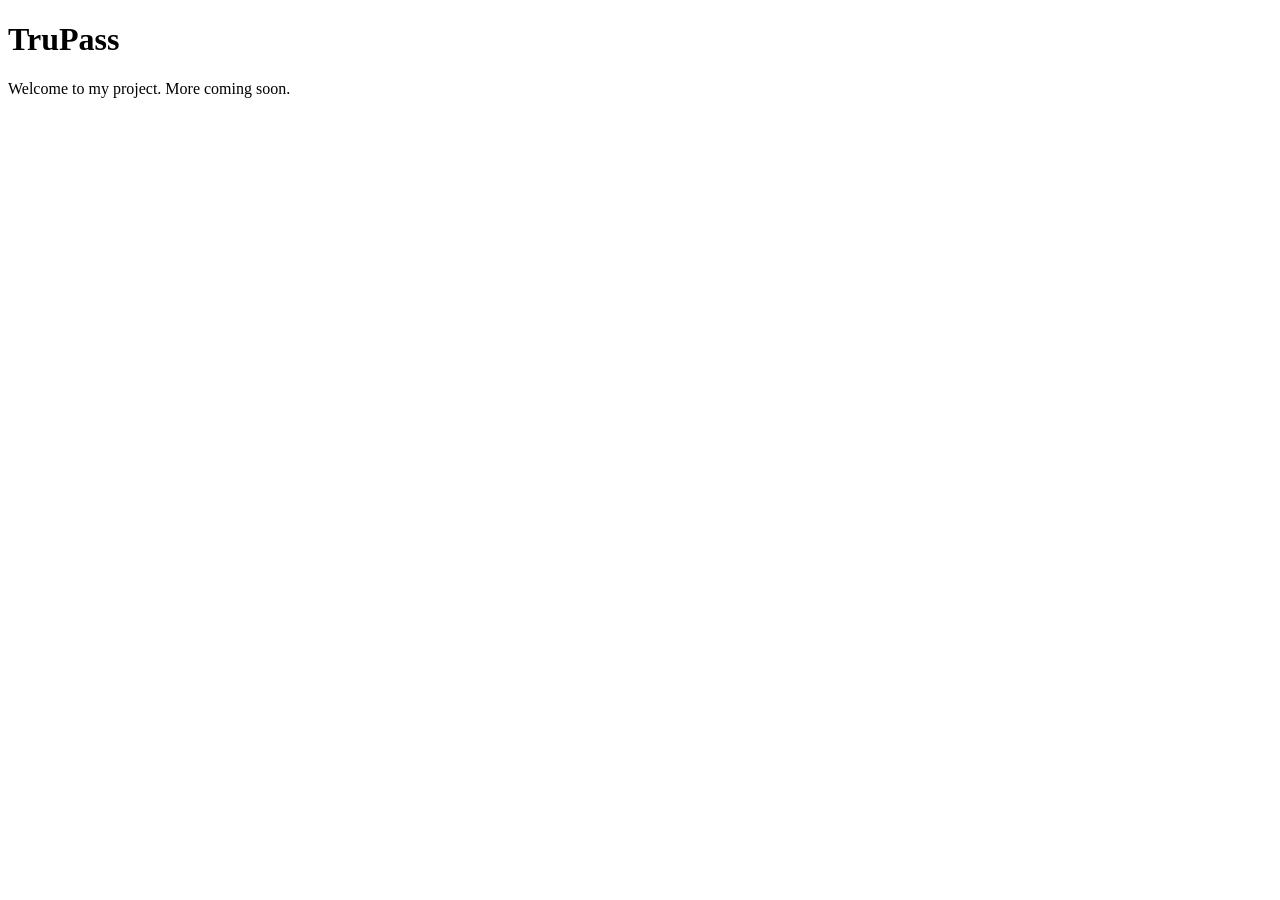
==== index.html @ cc4ff1c5 "Create index.html" ====
<!DOCTYPE html>
<html lang="en">
<head>
  <meta charset="UTF-8">
  <meta name="viewport" content="width=device-width, initial-scale=1">
  <title>TruPass</title>
</head>
<body>
  <h1>TruPass</h1>
  <p>Welcome to my project. More coming soon.</p>
</body>
</html>
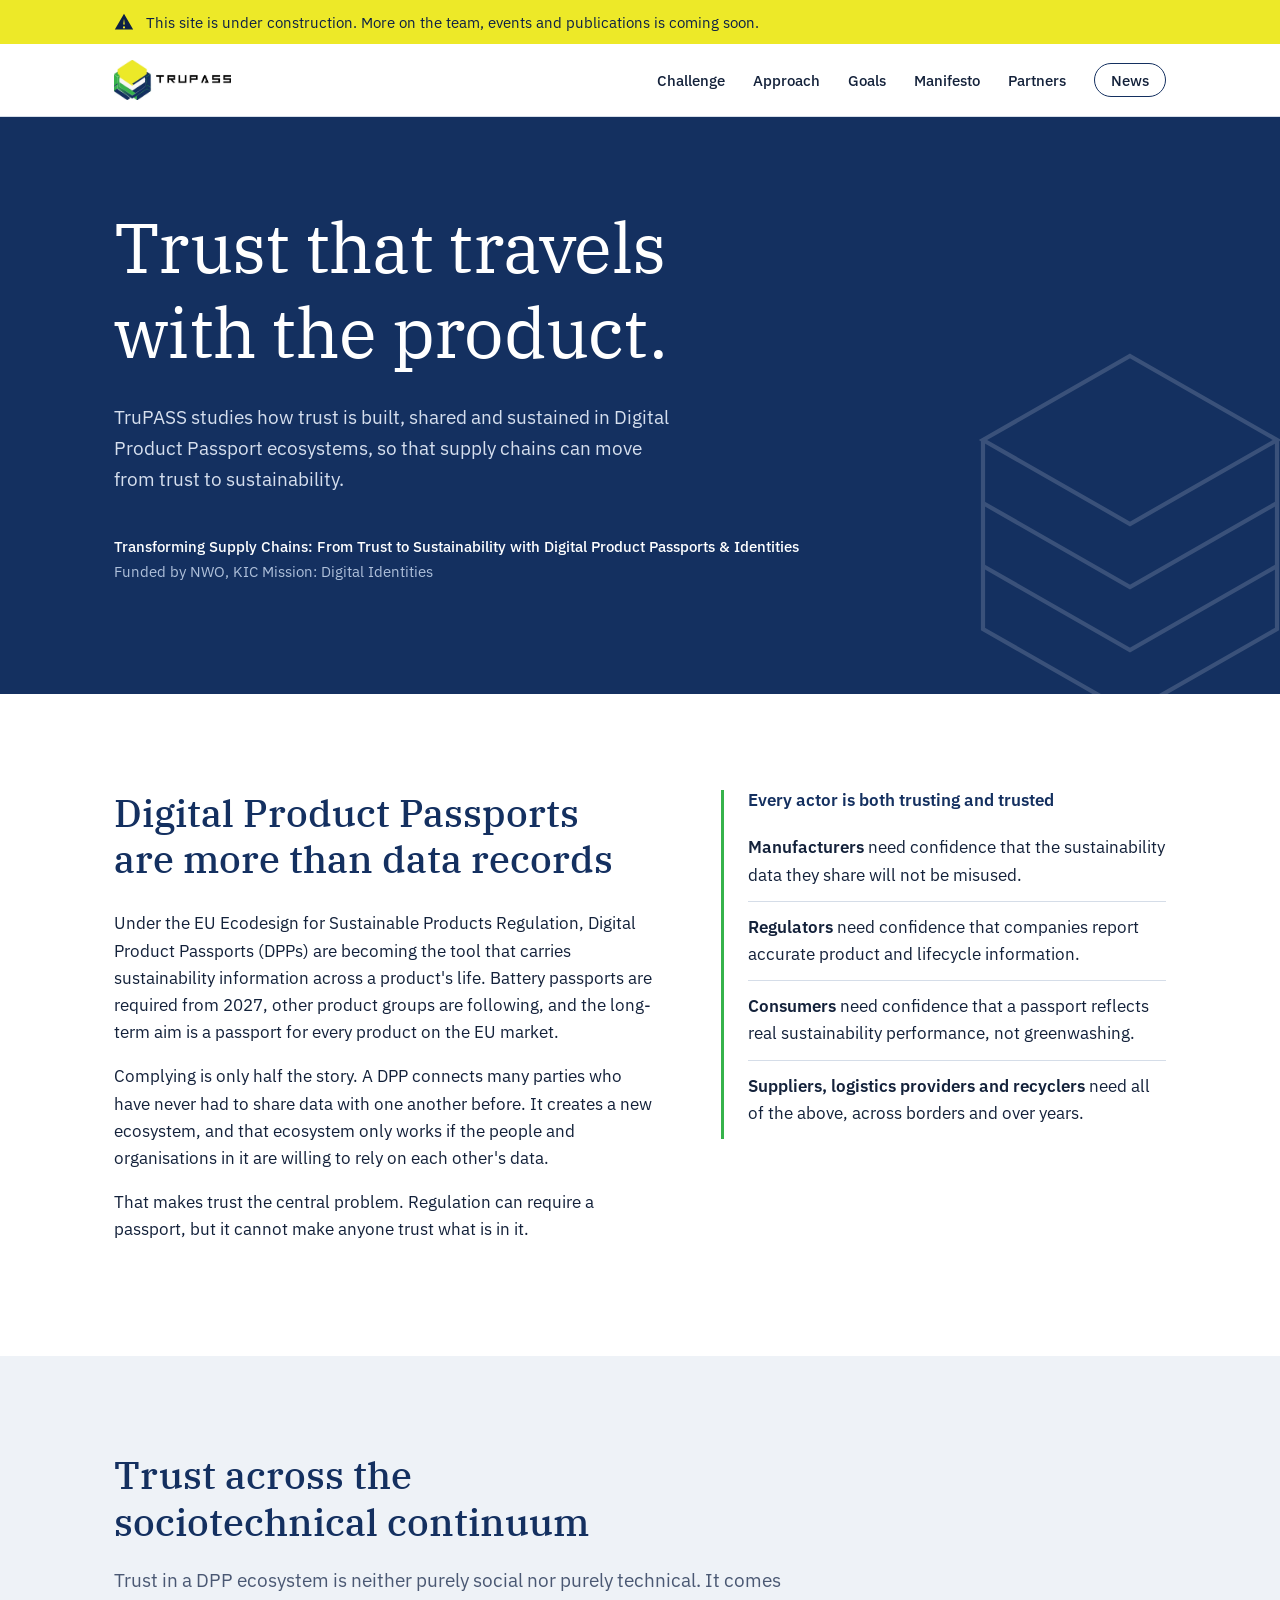
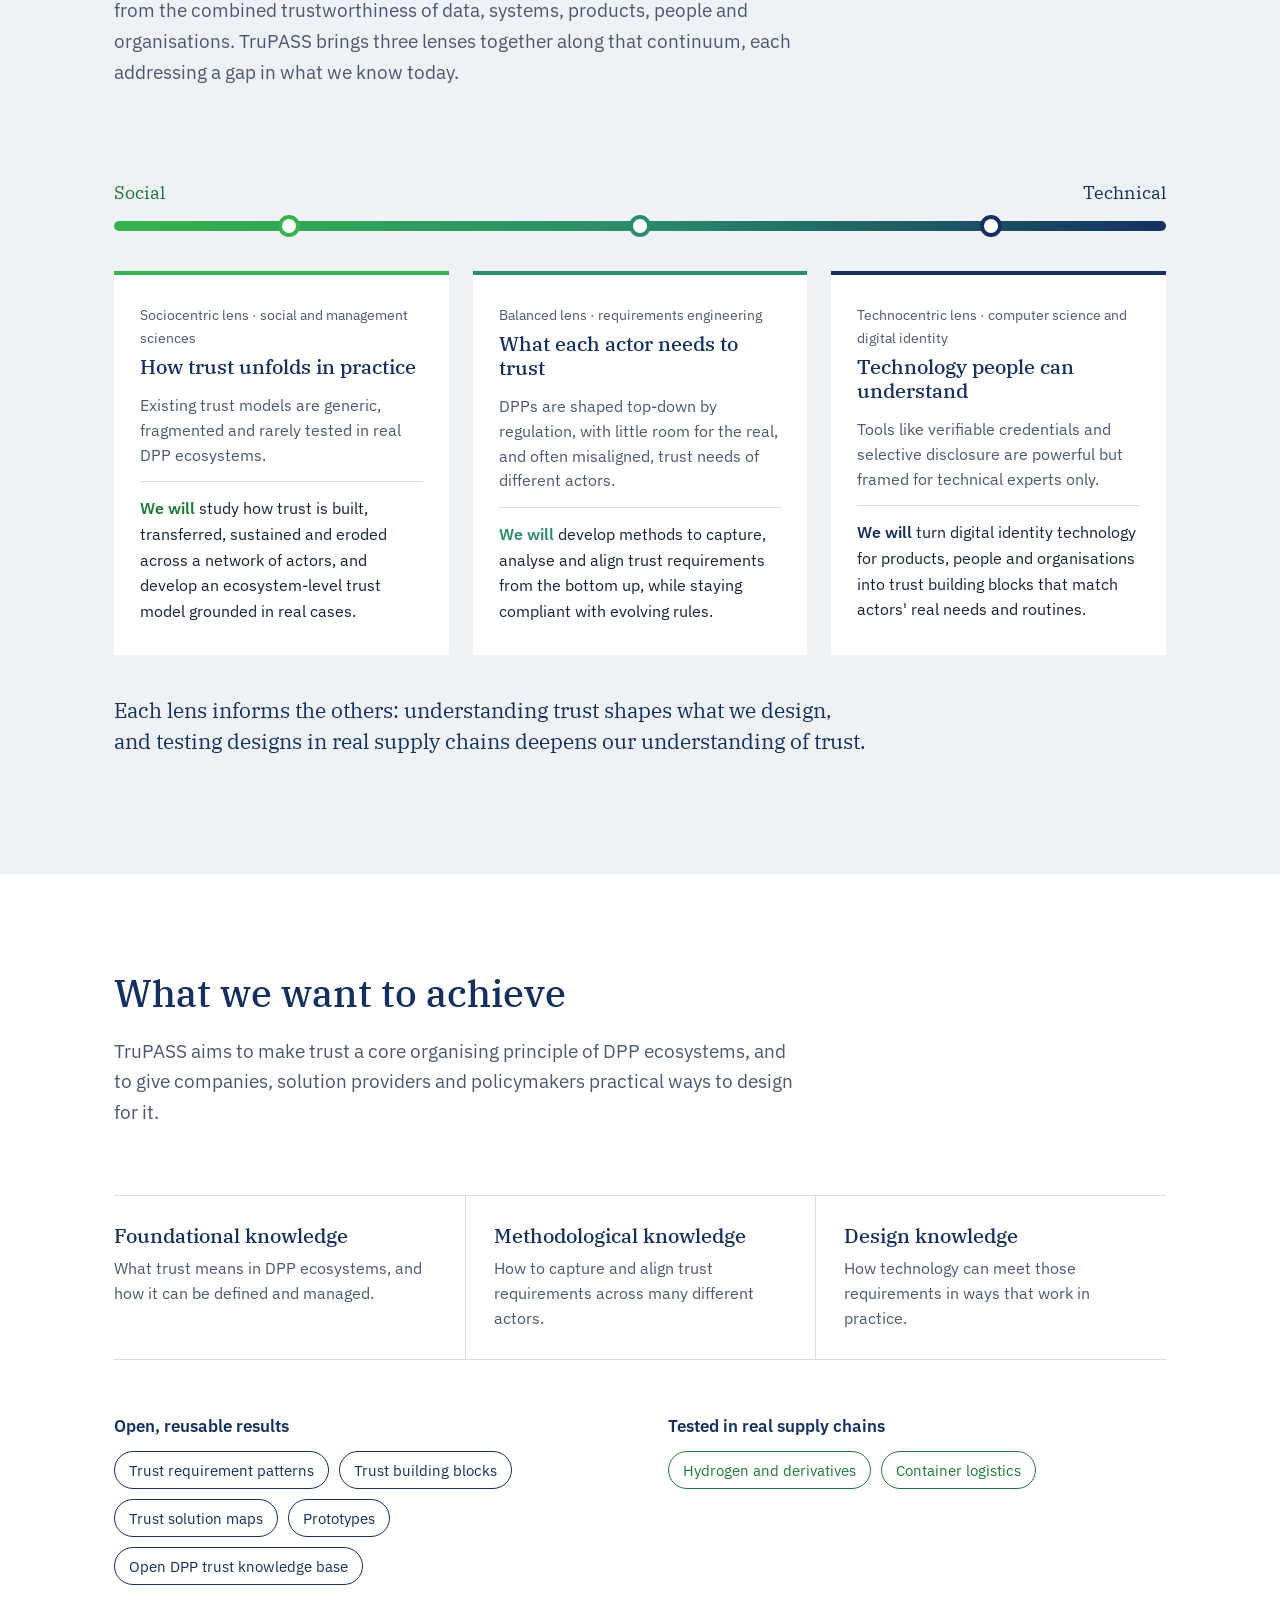
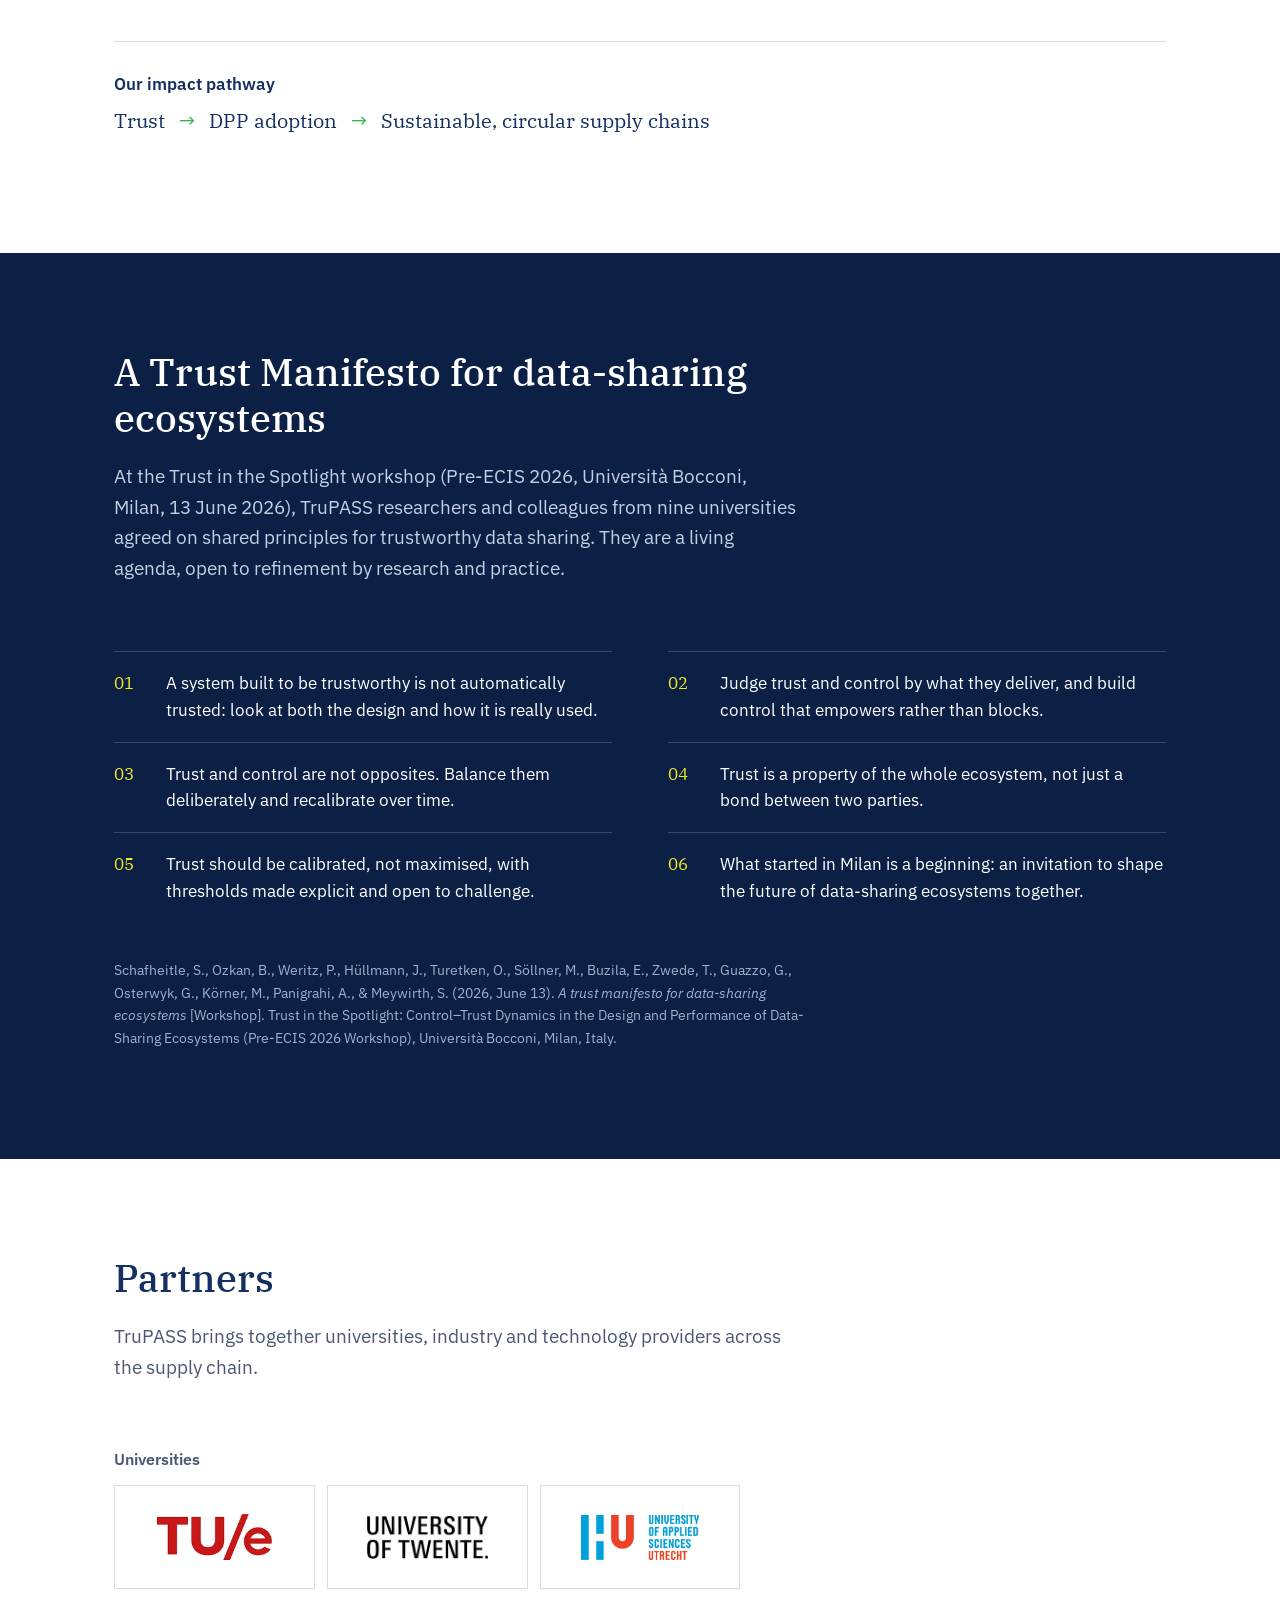
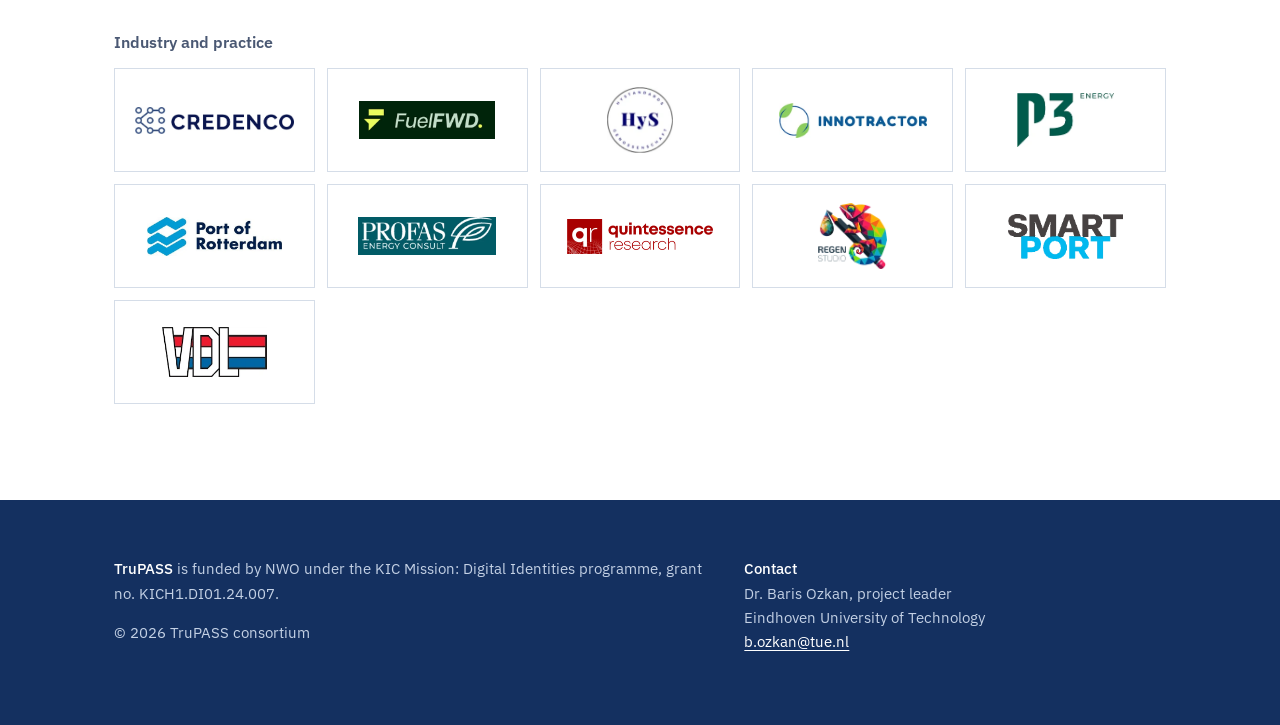
==== commit 0d20cc33: "Add files via upload" ====
--- a/index.html
+++ b/index.html
@@ -1,12 +1,402 @@
 <!DOCTYPE html>
 <html lang="en">
 <head>
-  <meta charset="UTF-8">
-  <meta name="viewport" content="width=device-width, initial-scale=1">
-  <title>TruPass</title>
+<meta charset="UTF-8">
+<meta name="viewport" content="width=device-width, initial-scale=1">
+<title>TruPASS | Trust in Digital Product Passport ecosystems</title>
+<meta name="description" content="TruPASS is an NWO-funded research project on building trust in Digital Product Passport ecosystems, bridging the social and technical sides of trust to support sustainable, circular supply chains.">
+<link rel="icon" type="image/png" href="[data-uri]">
+<link rel="preconnect" href="https://fonts.googleapis.com">
+<link rel="preconnect" href="https://fonts.gstatic.com" crossorigin>
+<link href="https://fonts.googleapis.com/css2?family=IBM+Plex+Sans:ital,wght@0,400;0,500;0,600;1,400&family=IBM+Plex+Serif:wght@400;500;600&display=swap" rel="stylesheet">
+<style>
+  :root {
+    --navy: #143060;
+    --navy-deep: #0C2046;
+    --green: #36B34B;
+    --green-text: #1D7A32;
+    --yellow: #EDE928;
+    --paper: #FFFFFF;
+    --mist: #EEF2F7;
+    --ink: #13213A;
+    --muted: #4A5873;
+    --line: #D5DDE8;
+    --serif: "IBM Plex Serif", Georgia, "Times New Roman", serif;
+    --sans: "IBM Plex Sans", system-ui, -apple-system, "Segoe UI", Roboto, Arial, sans-serif;
+    --wrap: 1100px;
+  }
+  *, *::before, *::after { box-sizing: border-box; }
+  html { scroll-behavior: smooth; }
+  body {
+    margin: 0;
+    background: var(--paper);
+    color: var(--ink);
+    font-family: var(--sans);
+    font-size: 1.0625rem;
+    line-height: 1.6;
+    -webkit-font-smoothing: antialiased;
+  }
+  img { max-width: 100%; display: block; }
+  a { color: var(--navy); text-underline-offset: 3px; }
+  a:focus-visible, button:focus-visible { outline: 3px solid var(--green); outline-offset: 3px; border-radius: 2px; }
+  .wrap { max-width: var(--wrap); margin: 0 auto; padding: 0 24px; }
+  h1, h2, h3 { font-family: var(--serif); font-weight: 500; line-height: 1.2; margin: 0; }
+  h2 { font-size: clamp(1.75rem, 3.2vw, 2.4rem); color: var(--navy); max-width: 22ch; }
+  h3 { font-size: 1.25rem; }
+  p { margin: 0 0 1em; }
+  .lead { font-size: 1.2rem; color: var(--muted); max-width: 62ch; }
+  .prose { max-width: 66ch; }
+
+  /* Under construction notice */
+  .notice {
+    background: var(--yellow);
+    color: var(--navy-deep);
+    font-size: 0.95rem;
+    padding: 10px 0;
+  }
+  .notice .wrap { display: flex; gap: 12px; align-items: center; }
+  .notice svg { flex: none; }
+
+  /* Header */
+  header.site {
+    background: var(--paper);
+    border-bottom: 1px solid var(--line);
+    position: sticky; top: 0; z-index: 10;
+  }
+  header.site .wrap { display: flex; align-items: center; justify-content: space-between; gap: 24px; height: 72px; }
+  .brand img { height: 40px; width: auto; }
+  nav ul { list-style: none; display: flex; gap: 28px; margin: 0; padding: 0; }
+  nav a { text-decoration: none; color: var(--ink); font-size: 0.95rem; font-weight: 500; }
+  nav a:hover { color: var(--green-text); }
+  .news-link { border: 1px solid var(--navy); border-radius: 999px; padding: 6px 16px; }
+  .news-link:hover, .news-link[aria-current="page"] { background: var(--navy); color: #fff !important; }
+  @media (max-width: 820px) { nav li.sec { display: none; } }
+
+  /* News page */
+  .page-head { background: var(--navy); color: #fff; padding: 64px 0 72px; }
+  .page-head h1 { font-size: clamp(2.2rem, 5vw, 3.4rem); font-weight: 400; }
+  .page-head p { margin: 18px 0 0; font-size: 1.15rem; color: #D6DFEE; max-width: 56ch; }
+  .post { max-width: 760px; }
+  .post { padding: 40px 0; border-bottom: 1px solid var(--line); }
+  .post:first-child { padding-top: 0; }
+  .post-meta { display: flex; gap: 14px; align-items: center; font-size: 0.95rem; color: var(--muted); margin-bottom: 10px; }
+  .tag { font-size: 0.85rem; padding: 2px 12px; border-radius: 999px; border: 1px solid currentColor; }
+  .tag.event { color: var(--green-text); }
+  .tag.publication { color: var(--navy); }
+  .tag.announcement { color: #7A5A00; }
+  .post h2 { font-size: 1.6rem; max-width: none; margin-bottom: 12px; }
+  .post p { max-width: 66ch; }
+  .post .more { font-weight: 500; }
+  .empty-note { color: var(--muted); margin-top: 40px; }
+
+  /* Hero */
+  .hero { background: var(--navy); color: #fff; padding: 88px 0 96px; position: relative; overflow: hidden; }
+  .hero h1 { font-size: clamp(2.4rem, 6vw, 4.4rem); font-weight: 400; max-width: 16ch; letter-spacing: -0.01em; }
+  .hero .sub { margin-top: 28px; font-size: 1.2rem; max-width: 52ch; color: #D6DFEE; }
+  .hero .meta { margin-top: 40px; font-size: 0.95rem; color: #AFC0DA; }
+  .hero .meta strong { color: #fff; font-weight: 500; }
+  .hero-layers { position: absolute; right: -60px; bottom: -40px; width: 420px; opacity: 0.16; pointer-events: none; }
+  @media (max-width: 900px) { .hero-layers { display: none; } }
+
+  section { padding: 96px 0; }
+  section.alt { background: var(--mist); }
+  .section-head { display: grid; gap: 20px; margin-bottom: 48px; }
+  .two-col .section-head { margin-bottom: 28px; }
+
+  /* Challenge */
+  .two-col { display: grid; grid-template-columns: 1.1fr 0.9fr; gap: 64px; align-items: start; }
+  @media (max-width: 860px) { .two-col { grid-template-columns: 1fr; gap: 40px; } }
+  .actors { border-left: 3px solid var(--green); padding-left: 24px; }
+  .actors h3 { font-size: 1.05rem; font-family: var(--sans); font-weight: 600; margin-bottom: 12px; color: var(--navy); }
+  .actors ul { margin: 0; padding: 0; list-style: none; }
+  .actors li { padding: 12px 0; border-bottom: 1px solid var(--line); }
+  .actors li:last-child { border-bottom: 0; }
+  .actors b { font-weight: 600; }
+
+  /* Continuum — the signature element */
+  .continuum { margin-top: 8px; }
+  .track-wrap { padding: 24px 0 12px; }
+  .track {
+    position: relative; height: 10px; border-radius: 5px;
+    background: linear-gradient(90deg, var(--green) 0%, #2A8C6A 50%, var(--navy) 100%);
+  }
+  .ends { display: flex; justify-content: space-between; font-family: var(--serif); font-size: 1.1rem; color: var(--navy); margin-bottom: 14px; }
+  .ends span:first-child { color: var(--green-text); }
+  .node {
+    position: absolute; top: 50%; width: 22px; height: 22px; border-radius: 50%;
+    background: #fff; border: 4px solid var(--c); transform: translate(-50%, -50%);
+  }
+  .node.n1 { left: 16.66%; --c: var(--green); }
+  .node.n2 { left: 50%; --c: #2A8C6A; }
+  .node.n3 { left: 83.33%; --c: var(--navy); }
+  .lenses { display: grid; grid-template-columns: repeat(3, 1fr); gap: 24px; margin-top: 28px; }
+  .lens { background: var(--paper); border-top: 4px solid var(--c); padding: 28px 26px 30px; }
+  .lens.l1 { --c: var(--green); }
+  .lens.l2 { --c: #2A8C6A; }
+  .lens.l3 { --c: var(--navy); }
+  .lens .disc { font-size: 0.9rem; color: var(--muted); margin-bottom: 6px; }
+  .lens h3 { color: var(--navy); margin-bottom: 14px; }
+  .lens .gap { font-size: 0.97rem; color: var(--muted); padding-bottom: 14px; margin-bottom: 14px; border-bottom: 1px solid var(--line); }
+  .lens .do { font-size: 1rem; margin: 0; }
+  .lens .do b { font-weight: 600; color: var(--c); }
+  .lens.l1 .do b { color: var(--green-text); }
+  .continuum-note { margin-top: 40px; font-family: var(--serif); font-size: 1.3rem; line-height: 1.5; color: var(--navy); max-width: 58ch; }
+  @media (max-width: 860px) {
+    .track-wrap { display: none; }
+    .lenses { grid-template-columns: 1fr; }
+    .lens { border-top: 0; border-left: 4px solid var(--c); }
+  }
+
+  /* Deliverables */
+  .knowledge { display: grid; grid-template-columns: repeat(3, 1fr); gap: 0; border-top: 1px solid var(--line); border-bottom: 1px solid var(--line); }
+  .knowledge div { padding: 28px 28px 28px 0; }
+  .knowledge div + div { padding-left: 28px; border-left: 1px solid var(--line); }
+  .knowledge h3 { color: var(--navy); margin-bottom: 8px; }
+  .knowledge p { margin: 0; color: var(--muted); font-size: 0.98rem; }
+  @media (max-width: 860px) {
+    .knowledge { grid-template-columns: 1fr; }
+    .knowledge div, .knowledge div + div { padding: 22px 0; border-left: 0; }
+    .knowledge div + div { border-top: 1px solid var(--line); }
+  }
+  .outputs { display: grid; grid-template-columns: 1fr 1fr; gap: 56px; margin-top: 56px; }
+  @media (max-width: 860px) { .outputs { grid-template-columns: 1fr; gap: 40px; } }
+  .outputs h3 { font-family: var(--sans); font-size: 1.05rem; font-weight: 600; color: var(--navy); margin-bottom: 14px; }
+  .tags { display: flex; flex-wrap: wrap; gap: 10px; margin: 0; padding: 0; list-style: none; }
+  .tags li { border: 1px solid var(--navy); color: var(--navy); padding: 6px 14px; border-radius: 999px; font-size: 0.95rem; }
+  .tags.use li { border-color: var(--green-text); color: var(--green-text); }
+  .impact { margin-top: 56px; padding-top: 32px; border-top: 1px solid var(--line); }
+  .impact h3 { font-family: var(--sans); font-size: 1.05rem; font-weight: 600; color: var(--navy); margin-bottom: 8px; }
+  .path { display: flex; align-items: center; gap: 14px; flex-wrap: wrap; margin-top: 10px; font-family: var(--serif); font-size: 1.25rem; color: var(--navy); }
+  .path span.arrow { color: var(--green); font-family: var(--sans); }
+
+  /* Manifesto */
+  .manifesto { background: var(--navy-deep); color: #fff; }
+  .manifesto h2 { color: #fff; max-width: 28ch; }
+  .manifesto .lead { color: #C3D0E4; }
+  .manifesto ol { list-style: none; counter-reset: p; margin: 40px 0 0; padding: 0; display: grid; grid-template-columns: 1fr 1fr; gap: 0 56px; }
+  .manifesto li { counter-increment: p; padding: 18px 0 18px 52px; border-top: 1px solid rgba(255,255,255,0.18); position: relative; font-size: 1.05rem; }
+  .manifesto li::before { content: counter(p, decimal-leading-zero); position: absolute; left: 0; top: 18px; font-family: var(--serif); color: var(--yellow); }
+  @media (max-width: 860px) { .manifesto ol { grid-template-columns: 1fr; } }
+  .cite { margin-top: 36px; font-size: 0.88rem; color: #9FB1CE; max-width: 90ch; }
+
+  /* Partners */
+  .group + .group { margin-top: 44px; }
+  .group h3 { font-family: var(--sans); font-size: 1rem; font-weight: 600; color: var(--muted); margin-bottom: 16px; }
+  .logos { display: grid; grid-template-columns: repeat(auto-fill, minmax(170px, 1fr)); gap: 12px; list-style: none; margin: 0; padding: 0; }
+  .logos li { background: #fff; border: 1px solid var(--line); height: 104px; display: flex; align-items: center; justify-content: center; padding: 18px 20px; }
+  .logos img { max-width: 100%; width: auto; object-fit: contain; }
+
+  /* Footer */
+  footer { background: var(--navy); color: #C3D0E4; padding: 56px 0; font-size: 0.95rem; }
+  footer .wrap { display: grid; grid-template-columns: 1.4fr 1fr; gap: 40px; }
+  footer a { color: #fff; }
+  footer strong { color: #fff; font-weight: 500; }
+  @media (max-width: 760px) { footer .wrap { grid-template-columns: 1fr; } }
+
+  @media (prefers-reduced-motion: reduce) { html { scroll-behavior: auto; } }
+</style>
 </head>
 <body>
-  <h1>TruPass</h1>
-  <p>Welcome to my project. More coming soon.</p>
+
+<div class="notice" role="status">
+  <div class="wrap">
+    <svg width="20" height="20" viewBox="0 0 24 24" aria-hidden="true"><path d="M12 2 1 21h22L12 2Zm0 6 1 7h-2l1-7Zm0 9.2a1.3 1.3 0 1 1 0 2.6 1.3 1.3 0 0 1 0-2.6Z" fill="currentColor"/></svg>
+    <span>This site is under construction. More on the team, events and publications is coming soon.</span>
+  </div>
+</div>
+
+<header class="site">
+  <div class="wrap">
+    <a class="brand" href="#top" aria-label="TruPASS home"><img src="[data-uri]" alt="TruPASS" width="117" height="40"></a>
+    <nav aria-label="Main">
+      <ul>
+        <li class="sec"><a href="#challenge">Challenge</a></li>
+        <li class="sec"><a href="#approach">Approach</a></li>
+        <li class="sec"><a href="#goals">Goals</a></li>
+        <li class="sec"><a href="#manifesto">Manifesto</a></li>
+        <li class="sec"><a href="#partners">Partners</a></li>
+        <li><a class="news-link" href="news.html">News</a></li>
+      </ul>
+    </nav>
+  </div>
+</header>
+
+<main id="top">
+  <div class="hero">
+    <div class="wrap">
+      <h1>Trust that travels with the product.</h1>
+      <p class="sub">TruPASS studies how trust is built, shared and sustained in Digital Product Passport ecosystems, so that supply chains can move from trust to sustainability.</p>
+      <p class="meta"><strong>Transforming Supply Chains: From Trust to Sustainability with Digital Product Passports &amp; Identities</strong><br>Funded by NWO, KIC Mission: Digital Identities</p>
+    </div>
+    <svg class="hero-layers" viewBox="0 0 200 200" aria-hidden="true">
+      <g fill="none" stroke="#fff" stroke-width="2">
+        <path d="M100 20 170 60 100 100 30 60Z"/>
+        <path d="M30 90 100 130 170 90"/>
+        <path d="M30 120 100 160 170 120"/>
+        <path d="M30 60v90l70 40 70-40V60"/>
+      </g>
+    </svg>
+  </div>
+
+  <section id="challenge">
+    <div class="wrap two-col">
+      <div>
+        <div class="section-head">
+          <h2>Digital Product Passports are more than data records</h2>
+        </div>
+        <div class="prose">
+          <p>Under the EU Ecodesign for Sustainable Products Regulation, Digital Product Passports (DPPs) are becoming the tool that carries sustainability information across a product's life. Battery passports are required from 2027, other product groups are following, and the long-term aim is a passport for every product on the EU market.</p>
+          <p>Complying is only half the story. A DPP connects many parties who have never had to share data with one another before. It creates a new ecosystem, and that ecosystem only works if the people and organisations in it are willing to rely on each other's data.</p>
+          <p>That makes trust the central problem. Regulation can require a passport, but it cannot make anyone trust what is in it.</p>
+        </div>
+      </div>
+      <aside class="actors" aria-label="Who needs to trust whom">
+        <h3>Every actor is both trusting and trusted</h3>
+        <ul>
+          <li><b>Manufacturers</b> need confidence that the sustainability data they share will not be misused.</li>
+          <li><b>Regulators</b> need confidence that companies report accurate product and lifecycle information.</li>
+          <li><b>Consumers</b> need confidence that a passport reflects real sustainability performance, not greenwashing.</li>
+          <li><b>Suppliers, logistics providers and recyclers</b> need all of the above, across borders and over years.</li>
+        </ul>
+      </aside>
+    </div>
+  </section>
+
+  <section id="approach" class="alt">
+    <div class="wrap">
+      <div class="section-head">
+        <h2>Trust across the sociotechnical continuum</h2>
+        <p class="lead">Trust in a DPP ecosystem is neither purely social nor purely technical. It comes from the combined trustworthiness of data, systems, products, people and organisations. TruPASS brings three lenses together along that continuum, each addressing a gap in what we know today.</p>
+      </div>
+
+      <div class="continuum">
+        <div class="track-wrap" aria-hidden="true">
+          <div class="ends"><span>Social</span><span>Technical</span></div>
+          <div class="track"><span class="node n1"></span><span class="node n2"></span><span class="node n3"></span></div>
+        </div>
+
+        <div class="lenses">
+          <article class="lens l1">
+            <p class="disc">Sociocentric lens · social and management sciences</p>
+            <h3>How trust unfolds in practice</h3>
+            <p class="gap">Existing trust models are generic, fragmented and rarely tested in real DPP ecosystems.</p>
+            <p class="do"><b>We will</b> study how trust is built, transferred, sustained and eroded across a network of actors, and develop an ecosystem-level trust model grounded in real cases.</p>
+          </article>
+          <article class="lens l2">
+            <p class="disc">Balanced lens · requirements engineering</p>
+            <h3>What each actor needs to trust</h3>
+            <p class="gap">DPPs are shaped top-down by regulation, with little room for the real, and often misaligned, trust needs of different actors.</p>
+            <p class="do"><b>We will</b> develop methods to capture, analyse and align trust requirements from the bottom up, while staying compliant with evolving rules.</p>
+          </article>
+          <article class="lens l3">
+            <p class="disc">Technocentric lens · computer science and digital identity</p>
+            <h3>Technology people can understand</h3>
+            <p class="gap">Tools like verifiable credentials and selective disclosure are powerful but framed for technical experts only.</p>
+            <p class="do"><b>We will</b> turn digital identity technology for products, people and organisations into trust building blocks that match actors' real needs and routines.</p>
+          </article>
+        </div>
+
+        <p class="continuum-note">Each lens informs the others: understanding trust shapes what we design, and testing designs in real supply chains deepens our understanding of trust.</p>
+      </div>
+    </div>
+  </section>
+
+  <section id="goals">
+    <div class="wrap">
+      <div class="section-head">
+        <h2>What we want to achieve</h2>
+        <p class="lead">TruPASS aims to make trust a core organising principle of DPP ecosystems, and to give companies, solution providers and policymakers practical ways to design for it.</p>
+      </div>
+
+      <div class="knowledge">
+        <div>
+          <h3>Foundational knowledge</h3>
+          <p>What trust means in DPP ecosystems, and how it can be defined and managed.</p>
+        </div>
+        <div>
+          <h3>Methodological knowledge</h3>
+          <p>How to capture and align trust requirements across many different actors.</p>
+        </div>
+        <div>
+          <h3>Design knowledge</h3>
+          <p>How technology can meet those requirements in ways that work in practice.</p>
+        </div>
+      </div>
+
+      <div class="outputs">
+        <div>
+          <h3>Open, reusable results</h3>
+          <ul class="tags">
+            <li>Trust requirement patterns</li>
+            <li>Trust building blocks</li>
+            <li>Trust solution maps</li>
+            <li>Prototypes</li>
+            <li>Open DPP trust knowledge base</li>
+          </ul>
+        </div>
+        <div>
+          <h3>Tested in real supply chains</h3>
+          <ul class="tags use">
+            <li>Hydrogen and derivatives</li>
+            <li>Container logistics</li>
+          </ul>
+        </div>
+      </div>
+
+      <div class="impact">
+          <h3>Our impact pathway</h3>
+          <p class="path"><span>Trust</span><span class="arrow" aria-hidden="true">&#8594;</span><span>DPP adoption</span><span class="arrow" aria-hidden="true">&#8594;</span><span>Sustainable, circular supply chains</span></p>
+      </div>
+    </div>
+  </section>
+
+  <section id="manifesto" class="manifesto">
+    <div class="wrap">
+      <div class="section-head">
+        <h2>A Trust Manifesto for data-sharing ecosystems</h2>
+        <p class="lead">At the Trust in the Spotlight workshop (Pre-ECIS 2026, Università Bocconi, Milan, 13 June 2026), TruPASS researchers and colleagues from nine universities agreed on shared principles for trustworthy data sharing. They are a living agenda, open to refinement by research and practice.</p>
+      </div>
+      <ol>
+        <li>A system built to be trustworthy is not automatically trusted: look at both the design and how it is really used.</li>
+        <li>Judge trust and control by what they deliver, and build control that empowers rather than blocks.</li>
+        <li>Trust and control are not opposites. Balance them deliberately and recalibrate over time.</li>
+        <li>Trust is a property of the whole ecosystem, not just a bond between two parties.</li>
+        <li>Trust should be calibrated, not maximised, with thresholds made explicit and open to challenge.</li>
+        <li>What started in Milan is a beginning: an invitation to shape the future of data-sharing ecosystems together.</li>
+      </ol>
+      <p class="cite">Schafheitle, S., Ozkan, B., Weritz, P., Hüllmann, J., Turetken, O., Söllner, M., Buzila, E., Zwede, T., Guazzo, G., Osterwyk, G., Körner, M., Panigrahi, A., &amp; Meywirth, S. (2026, June 13). <i>A trust manifesto for data-sharing ecosystems</i> [Workshop]. Trust in the Spotlight: Control–Trust Dynamics in the Design and Performance of Data-Sharing Ecosystems (Pre-ECIS 2026 Workshop), Università Bocconi, Milan, Italy.</p>
+    </div>
+  </section>
+
+  <section id="partners">
+    <div class="wrap">
+      <div class="section-head">
+        <h2>Partners</h2>
+        <p class="lead">TruPASS brings together universities, industry and technology providers across the supply chain.</p>
+      </div>
+      <div class="group">
+        <h3>Universities</h3>
+        <ul class="logos"><li><img src="[data-uri]" alt="TU Eindhoven" width="187" height="75" style="height:46px"></li><li><img src="[data-uri]" alt="University of Twente" width="254" height="90" style="height:43px"></li><li><img src="[data-uri]" alt="HU University of Applied Sciences Utrecht" width="365" height="140" style="height:45px"></li></ul>
+      </div>
+      <div class="group">
+        <h3>Industry and practice</h3>
+        <ul class="logos"><li><img src="[data-uri]" alt="Credenco" width="810" height="140" style="height:30px"></li><li><img src="[data-uri]" alt="FuelFWD" width="431" height="120" style="height:38px"></li><li><img src="[data-uri]" alt="HyStandards" width="141" height="140" style="height:66px"></li><li><img src="[data-uri]" alt="InnoTractor" width="372" height="88" style="height:35px"></li><li><img src="[data-uri]" alt="P3 Energy" width="213" height="118" style="height:54px"></li><li><img src="[data-uri]" alt="Port of Rotterdam" width="452" height="130" style="height:39px"></li><li><img src="[data-uri]" alt="Profas Energy Consult" width="437" height="120" style="height:38px"></li><li><img src="[data-uri]" alt="Quintessence Research" width="582" height="140" style="height:35px"></li><li><img src="[data-uri]" alt="Regen Studio" width="147" height="140" style="height:66px"></li><li><img src="[data-uri]" alt="SmartPort" width="348" height="137" style="height:45px"></li><li><img src="[data-uri]" alt="VDL Groep" width="191" height="91" style="height:50px"></li></ul>
+      </div>
+    </div>
+  </section>
+</main>
+
+<footer>
+  <div class="wrap">
+    <div>
+      <p><strong>TruPASS</strong> is funded by NWO under the KIC Mission: Digital Identities programme, grant no. KICH1.DI01.24.007.</p>
+      <p>&copy; 2026 TruPASS consortium</p>
+    </div>
+    <div>
+      <p><strong>Contact</strong><br>Dr. Baris Ozkan, project leader<br>Eindhoven University of Technology<br><a href="mailto:b.ozkan@tue.nl">b.ozkan@tue.nl</a></p>
+    </div>
+  </div>
+</footer>
+
 </body>
 </html>
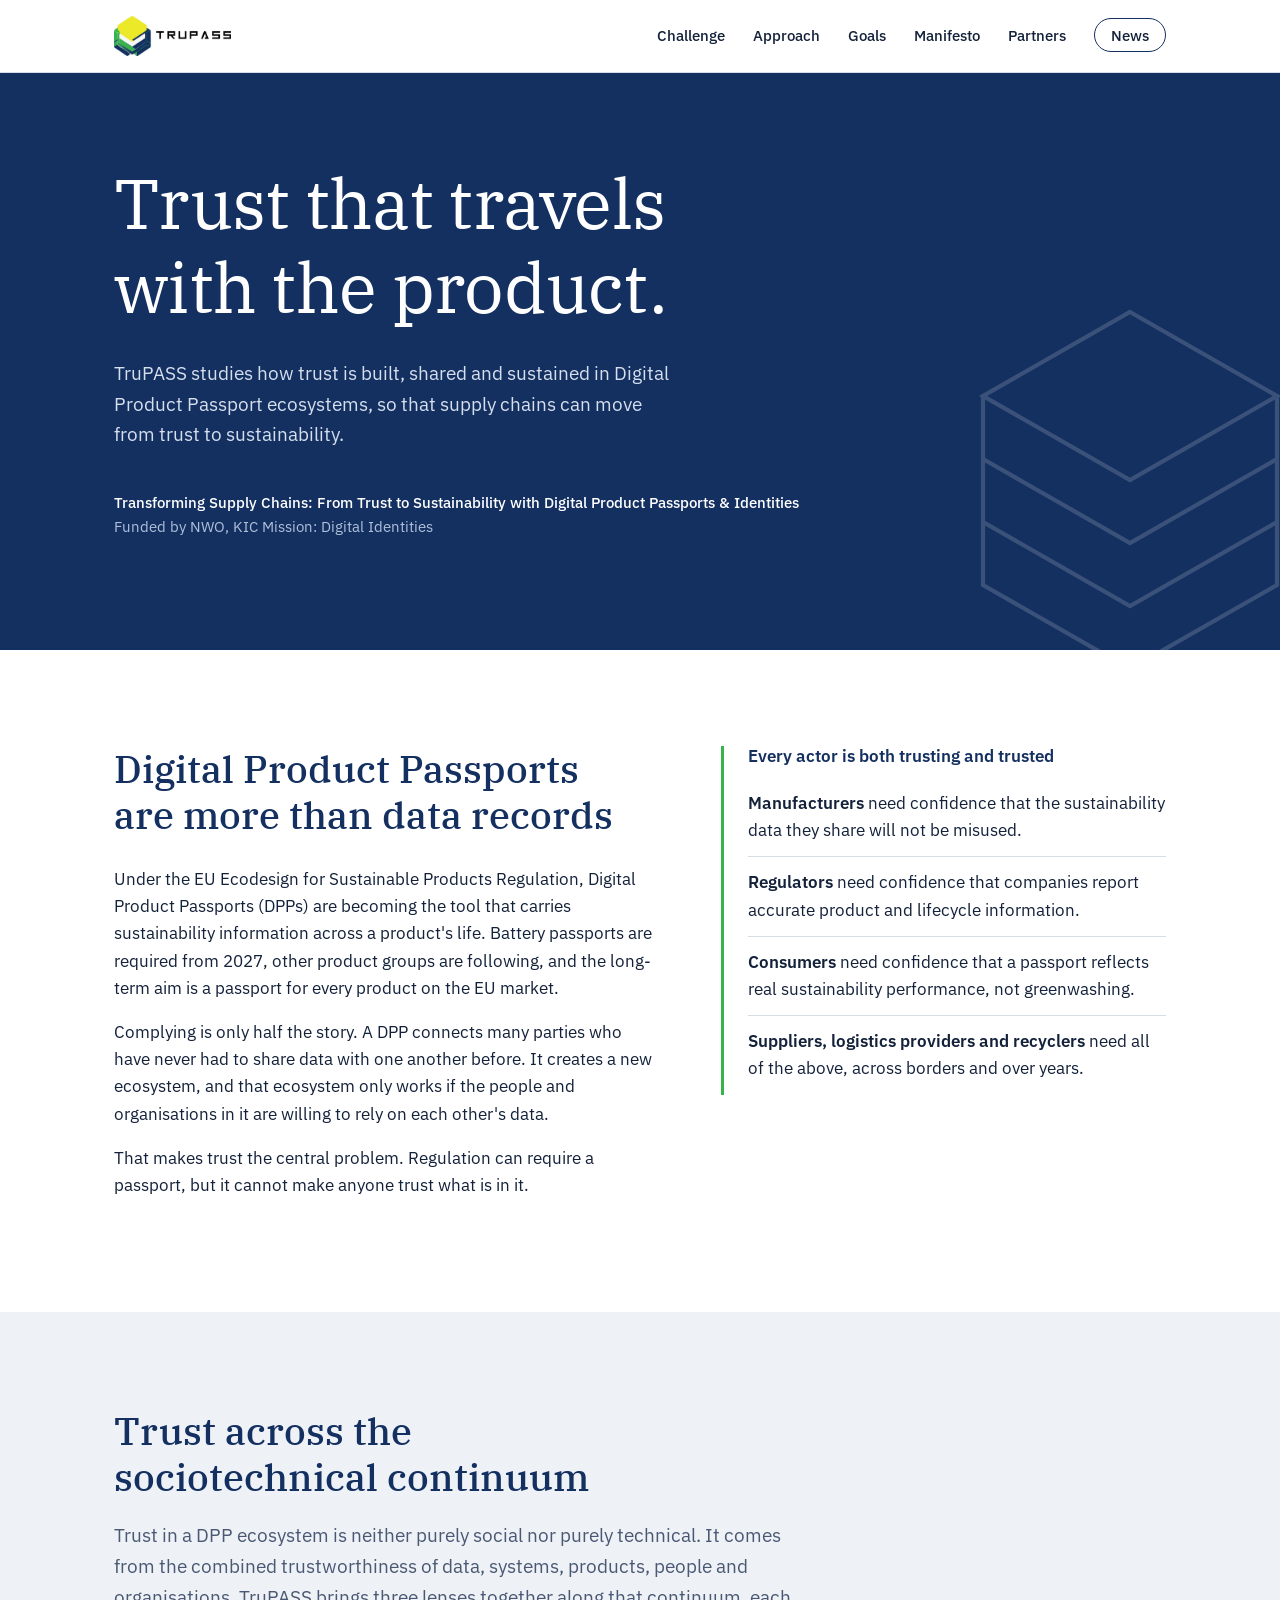
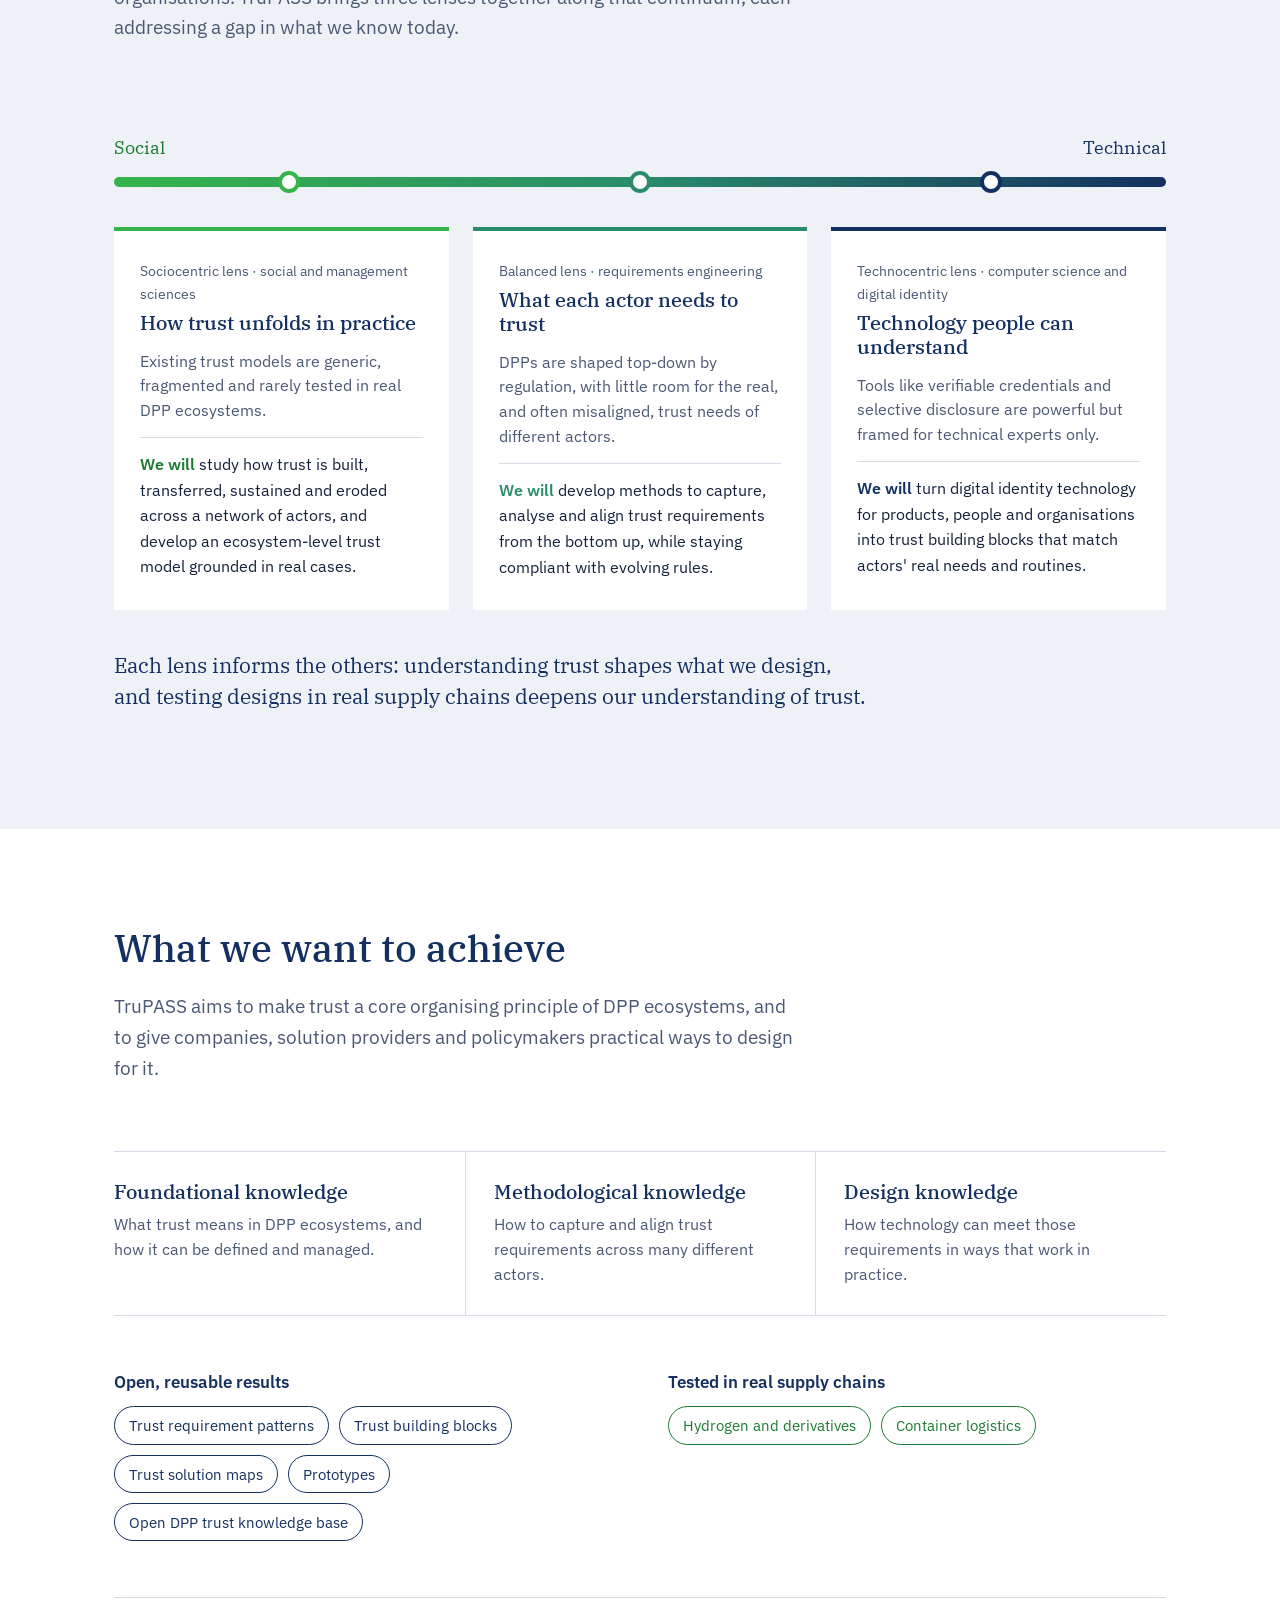
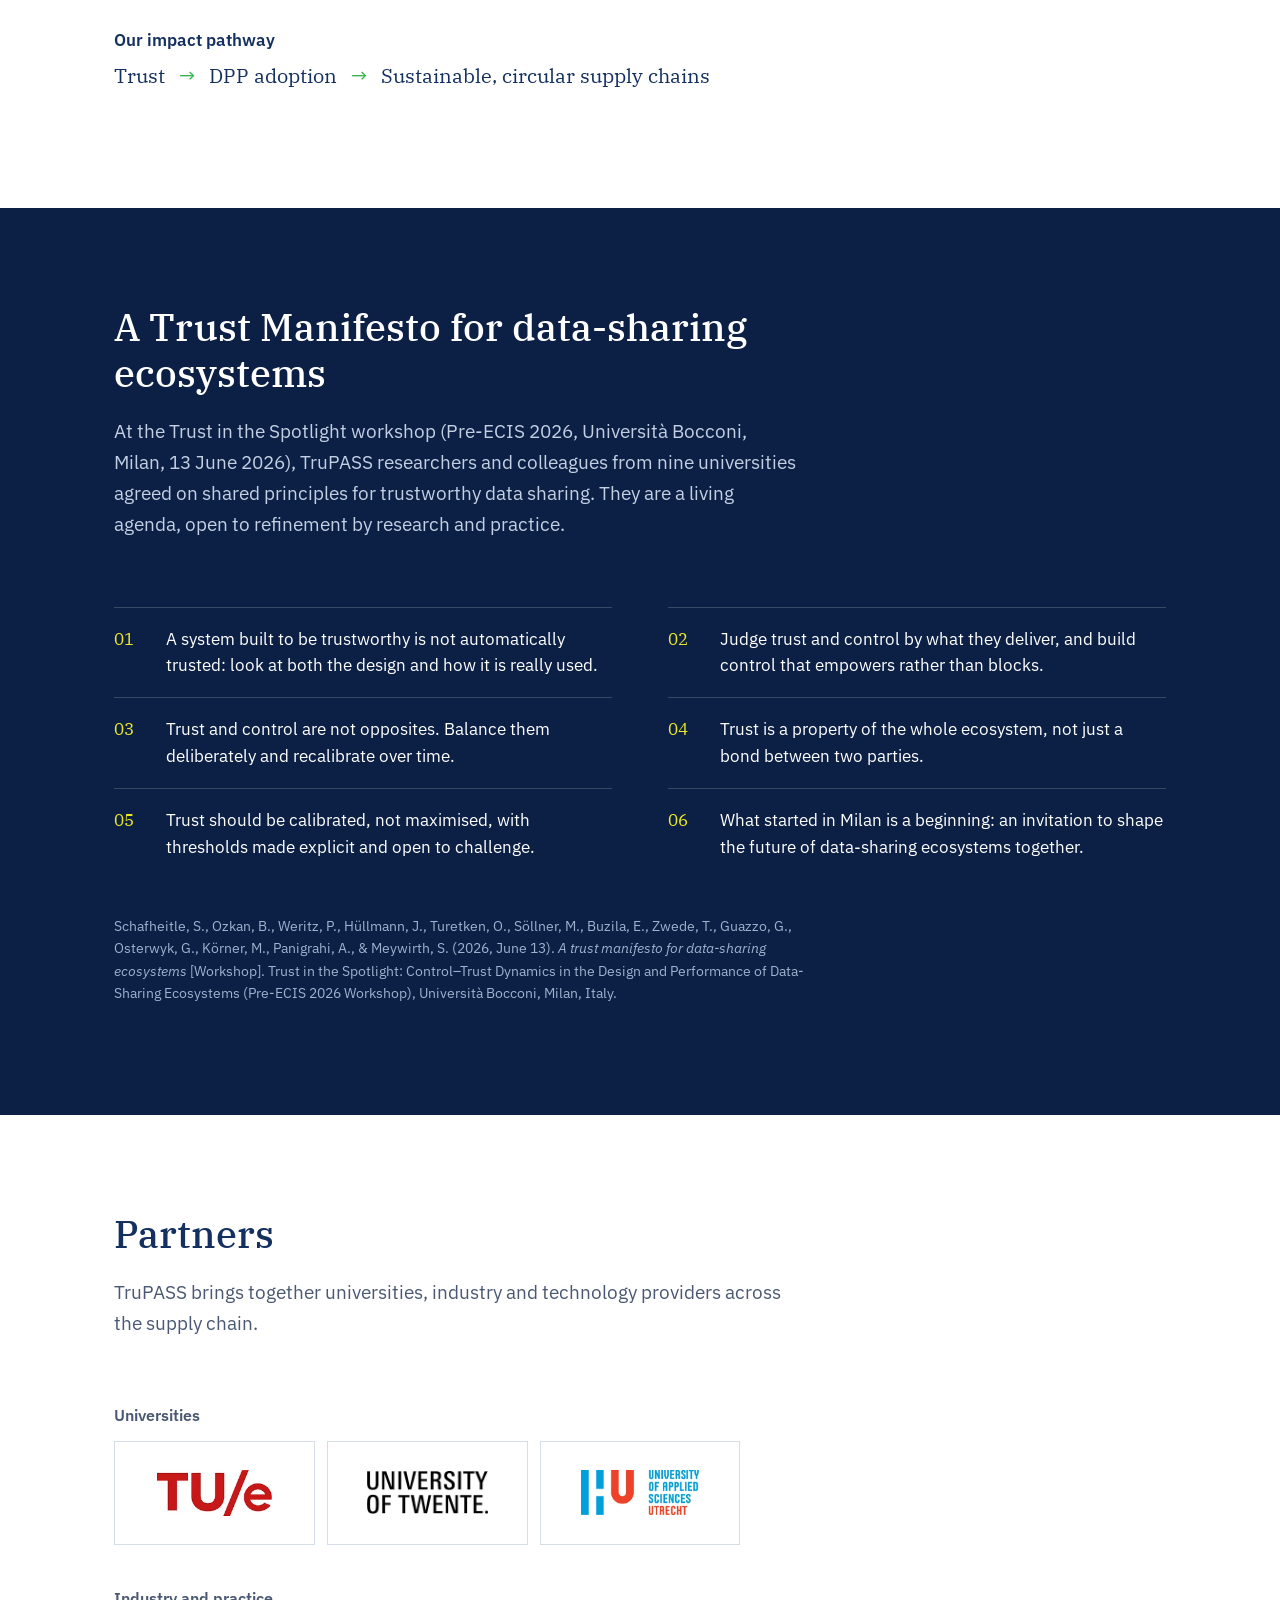
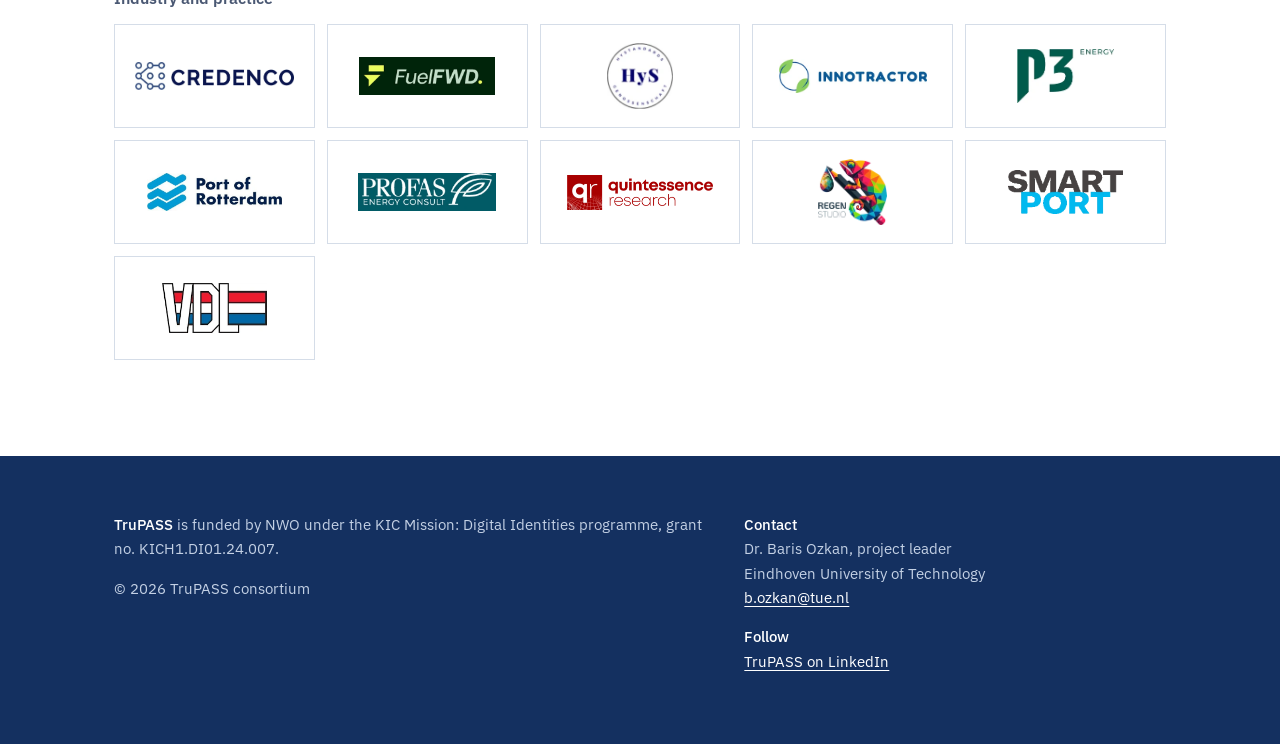
==== commit b42d9c32: "Add files via upload" ====
--- a/index.html
+++ b/index.html
@@ -5,209 +5,17 @@
 <meta name="viewport" content="width=device-width, initial-scale=1">
 <title>TruPASS | Trust in Digital Product Passport ecosystems</title>
 <meta name="description" content="TruPASS is an NWO-funded research project on building trust in Digital Product Passport ecosystems, bridging the social and technical sides of trust to support sustainable, circular supply chains.">
-<link rel="icon" type="image/png" href="[data-uri]">
+<link rel="icon" type="image/png" href="assets/favicon.png">
 <link rel="preconnect" href="https://fonts.googleapis.com">
 <link rel="preconnect" href="https://fonts.gstatic.com" crossorigin>
 <link href="https://fonts.googleapis.com/css2?family=IBM+Plex+Sans:ital,wght@0,400;0,500;0,600;1,400&family=IBM+Plex+Serif:wght@400;500;600&display=swap" rel="stylesheet">
-<style>
-  :root {
-    --navy: #143060;
-    --navy-deep: #0C2046;
-    --green: #36B34B;
-    --green-text: #1D7A32;
-    --yellow: #EDE928;
-    --paper: #FFFFFF;
-    --mist: #EEF2F7;
-    --ink: #13213A;
-    --muted: #4A5873;
-    --line: #D5DDE8;
-    --serif: "IBM Plex Serif", Georgia, "Times New Roman", serif;
-    --sans: "IBM Plex Sans", system-ui, -apple-system, "Segoe UI", Roboto, Arial, sans-serif;
-    --wrap: 1100px;
-  }
-  *, *::before, *::after { box-sizing: border-box; }
-  html { scroll-behavior: smooth; }
-  body {
-    margin: 0;
-    background: var(--paper);
-    color: var(--ink);
-    font-family: var(--sans);
-    font-size: 1.0625rem;
-    line-height: 1.6;
-    -webkit-font-smoothing: antialiased;
-  }
-  img { max-width: 100%; display: block; }
-  a { color: var(--navy); text-underline-offset: 3px; }
-  a:focus-visible, button:focus-visible { outline: 3px solid var(--green); outline-offset: 3px; border-radius: 2px; }
-  .wrap { max-width: var(--wrap); margin: 0 auto; padding: 0 24px; }
-  h1, h2, h3 { font-family: var(--serif); font-weight: 500; line-height: 1.2; margin: 0; }
-  h2 { font-size: clamp(1.75rem, 3.2vw, 2.4rem); color: var(--navy); max-width: 22ch; }
-  h3 { font-size: 1.25rem; }
-  p { margin: 0 0 1em; }
-  .lead { font-size: 1.2rem; color: var(--muted); max-width: 62ch; }
-  .prose { max-width: 66ch; }
-
-  /* Under construction notice */
-  .notice {
-    background: var(--yellow);
-    color: var(--navy-deep);
-    font-size: 0.95rem;
-    padding: 10px 0;
-  }
-  .notice .wrap { display: flex; gap: 12px; align-items: center; }
-  .notice svg { flex: none; }
-
-  /* Header */
-  header.site {
-    background: var(--paper);
-    border-bottom: 1px solid var(--line);
-    position: sticky; top: 0; z-index: 10;
-  }
-  header.site .wrap { display: flex; align-items: center; justify-content: space-between; gap: 24px; height: 72px; }
-  .brand img { height: 40px; width: auto; }
-  nav ul { list-style: none; display: flex; gap: 28px; margin: 0; padding: 0; }
-  nav a { text-decoration: none; color: var(--ink); font-size: 0.95rem; font-weight: 500; }
-  nav a:hover { color: var(--green-text); }
-  .news-link { border: 1px solid var(--navy); border-radius: 999px; padding: 6px 16px; }
-  .news-link:hover, .news-link[aria-current="page"] { background: var(--navy); color: #fff !important; }
-  @media (max-width: 820px) { nav li.sec { display: none; } }
-
-  /* News page */
-  .page-head { background: var(--navy); color: #fff; padding: 64px 0 72px; }
-  .page-head h1 { font-size: clamp(2.2rem, 5vw, 3.4rem); font-weight: 400; }
-  .page-head p { margin: 18px 0 0; font-size: 1.15rem; color: #D6DFEE; max-width: 56ch; }
-  .post { max-width: 760px; }
-  .post { padding: 40px 0; border-bottom: 1px solid var(--line); }
-  .post:first-child { padding-top: 0; }
-  .post-meta { display: flex; gap: 14px; align-items: center; font-size: 0.95rem; color: var(--muted); margin-bottom: 10px; }
-  .tag { font-size: 0.85rem; padding: 2px 12px; border-radius: 999px; border: 1px solid currentColor; }
-  .tag.event { color: var(--green-text); }
-  .tag.publication { color: var(--navy); }
-  .tag.announcement { color: #7A5A00; }
-  .post h2 { font-size: 1.6rem; max-width: none; margin-bottom: 12px; }
-  .post p { max-width: 66ch; }
-  .post .more { font-weight: 500; }
-  .empty-note { color: var(--muted); margin-top: 40px; }
-
-  /* Hero */
-  .hero { background: var(--navy); color: #fff; padding: 88px 0 96px; position: relative; overflow: hidden; }
-  .hero h1 { font-size: clamp(2.4rem, 6vw, 4.4rem); font-weight: 400; max-width: 16ch; letter-spacing: -0.01em; }
-  .hero .sub { margin-top: 28px; font-size: 1.2rem; max-width: 52ch; color: #D6DFEE; }
-  .hero .meta { margin-top: 40px; font-size: 0.95rem; color: #AFC0DA; }
-  .hero .meta strong { color: #fff; font-weight: 500; }
-  .hero-layers { position: absolute; right: -60px; bottom: -40px; width: 420px; opacity: 0.16; pointer-events: none; }
-  @media (max-width: 900px) { .hero-layers { display: none; } }
-
-  section { padding: 96px 0; }
-  section.alt { background: var(--mist); }
-  .section-head { display: grid; gap: 20px; margin-bottom: 48px; }
-  .two-col .section-head { margin-bottom: 28px; }
-
-  /* Challenge */
-  .two-col { display: grid; grid-template-columns: 1.1fr 0.9fr; gap: 64px; align-items: start; }
-  @media (max-width: 860px) { .two-col { grid-template-columns: 1fr; gap: 40px; } }
-  .actors { border-left: 3px solid var(--green); padding-left: 24px; }
-  .actors h3 { font-size: 1.05rem; font-family: var(--sans); font-weight: 600; margin-bottom: 12px; color: var(--navy); }
-  .actors ul { margin: 0; padding: 0; list-style: none; }
-  .actors li { padding: 12px 0; border-bottom: 1px solid var(--line); }
-  .actors li:last-child { border-bottom: 0; }
-  .actors b { font-weight: 600; }
-
-  /* Continuum — the signature element */
-  .continuum { margin-top: 8px; }
-  .track-wrap { padding: 24px 0 12px; }
-  .track {
-    position: relative; height: 10px; border-radius: 5px;
-    background: linear-gradient(90deg, var(--green) 0%, #2A8C6A 50%, var(--navy) 100%);
-  }
-  .ends { display: flex; justify-content: space-between; font-family: var(--serif); font-size: 1.1rem; color: var(--navy); margin-bottom: 14px; }
-  .ends span:first-child { color: var(--green-text); }
-  .node {
-    position: absolute; top: 50%; width: 22px; height: 22px; border-radius: 50%;
-    background: #fff; border: 4px solid var(--c); transform: translate(-50%, -50%);
-  }
-  .node.n1 { left: 16.66%; --c: var(--green); }
-  .node.n2 { left: 50%; --c: #2A8C6A; }
-  .node.n3 { left: 83.33%; --c: var(--navy); }
-  .lenses { display: grid; grid-template-columns: repeat(3, 1fr); gap: 24px; margin-top: 28px; }
-  .lens { background: var(--paper); border-top: 4px solid var(--c); padding: 28px 26px 30px; }
-  .lens.l1 { --c: var(--green); }
-  .lens.l2 { --c: #2A8C6A; }
-  .lens.l3 { --c: var(--navy); }
-  .lens .disc { font-size: 0.9rem; color: var(--muted); margin-bottom: 6px; }
-  .lens h3 { color: var(--navy); margin-bottom: 14px; }
-  .lens .gap { font-size: 0.97rem; color: var(--muted); padding-bottom: 14px; margin-bottom: 14px; border-bottom: 1px solid var(--line); }
-  .lens .do { font-size: 1rem; margin: 0; }
-  .lens .do b { font-weight: 600; color: var(--c); }
-  .lens.l1 .do b { color: var(--green-text); }
-  .continuum-note { margin-top: 40px; font-family: var(--serif); font-size: 1.3rem; line-height: 1.5; color: var(--navy); max-width: 58ch; }
-  @media (max-width: 860px) {
-    .track-wrap { display: none; }
-    .lenses { grid-template-columns: 1fr; }
-    .lens { border-top: 0; border-left: 4px solid var(--c); }
-  }
-
-  /* Deliverables */
-  .knowledge { display: grid; grid-template-columns: repeat(3, 1fr); gap: 0; border-top: 1px solid var(--line); border-bottom: 1px solid var(--line); }
-  .knowledge div { padding: 28px 28px 28px 0; }
-  .knowledge div + div { padding-left: 28px; border-left: 1px solid var(--line); }
-  .knowledge h3 { color: var(--navy); margin-bottom: 8px; }
-  .knowledge p { margin: 0; color: var(--muted); font-size: 0.98rem; }
-  @media (max-width: 860px) {
-    .knowledge { grid-template-columns: 1fr; }
-    .knowledge div, .knowledge div + div { padding: 22px 0; border-left: 0; }
-    .knowledge div + div { border-top: 1px solid var(--line); }
-  }
-  .outputs { display: grid; grid-template-columns: 1fr 1fr; gap: 56px; margin-top: 56px; }
-  @media (max-width: 860px) { .outputs { grid-template-columns: 1fr; gap: 40px; } }
-  .outputs h3 { font-family: var(--sans); font-size: 1.05rem; font-weight: 600; color: var(--navy); margin-bottom: 14px; }
-  .tags { display: flex; flex-wrap: wrap; gap: 10px; margin: 0; padding: 0; list-style: none; }
-  .tags li { border: 1px solid var(--navy); color: var(--navy); padding: 6px 14px; border-radius: 999px; font-size: 0.95rem; }
-  .tags.use li { border-color: var(--green-text); color: var(--green-text); }
-  .impact { margin-top: 56px; padding-top: 32px; border-top: 1px solid var(--line); }
-  .impact h3 { font-family: var(--sans); font-size: 1.05rem; font-weight: 600; color: var(--navy); margin-bottom: 8px; }
-  .path { display: flex; align-items: center; gap: 14px; flex-wrap: wrap; margin-top: 10px; font-family: var(--serif); font-size: 1.25rem; color: var(--navy); }
-  .path span.arrow { color: var(--green); font-family: var(--sans); }
-
-  /* Manifesto */
-  .manifesto { background: var(--navy-deep); color: #fff; }
-  .manifesto h2 { color: #fff; max-width: 28ch; }
-  .manifesto .lead { color: #C3D0E4; }
-  .manifesto ol { list-style: none; counter-reset: p; margin: 40px 0 0; padding: 0; display: grid; grid-template-columns: 1fr 1fr; gap: 0 56px; }
-  .manifesto li { counter-increment: p; padding: 18px 0 18px 52px; border-top: 1px solid rgba(255,255,255,0.18); position: relative; font-size: 1.05rem; }
-  .manifesto li::before { content: counter(p, decimal-leading-zero); position: absolute; left: 0; top: 18px; font-family: var(--serif); color: var(--yellow); }
-  @media (max-width: 860px) { .manifesto ol { grid-template-columns: 1fr; } }
-  .cite { margin-top: 36px; font-size: 0.88rem; color: #9FB1CE; max-width: 90ch; }
-
-  /* Partners */
-  .group + .group { margin-top: 44px; }
-  .group h3 { font-family: var(--sans); font-size: 1rem; font-weight: 600; color: var(--muted); margin-bottom: 16px; }
-  .logos { display: grid; grid-template-columns: repeat(auto-fill, minmax(170px, 1fr)); gap: 12px; list-style: none; margin: 0; padding: 0; }
-  .logos li { background: #fff; border: 1px solid var(--line); height: 104px; display: flex; align-items: center; justify-content: center; padding: 18px 20px; }
-  .logos img { max-width: 100%; width: auto; object-fit: contain; }
-
-  /* Footer */
-  footer { background: var(--navy); color: #C3D0E4; padding: 56px 0; font-size: 0.95rem; }
-  footer .wrap { display: grid; grid-template-columns: 1.4fr 1fr; gap: 40px; }
-  footer a { color: #fff; }
-  footer strong { color: #fff; font-weight: 500; }
-  @media (max-width: 760px) { footer .wrap { grid-template-columns: 1fr; } }
-
-  @media (prefers-reduced-motion: reduce) { html { scroll-behavior: auto; } }
-</style>
+<link rel="stylesheet" href="css/style.css">
 </head>
 <body>
 
-<div class="notice" role="status">
-  <div class="wrap">
-    <svg width="20" height="20" viewBox="0 0 24 24" aria-hidden="true"><path d="M12 2 1 21h22L12 2Zm0 6 1 7h-2l1-7Zm0 9.2a1.3 1.3 0 1 1 0 2.6 1.3 1.3 0 0 1 0-2.6Z" fill="currentColor"/></svg>
-    <span>This site is under construction. More on the team, events and publications is coming soon.</span>
-  </div>
-</div>
-
 <header class="site">
   <div class="wrap">
-    <a class="brand" href="#top" aria-label="TruPASS home"><img src="[data-uri]" alt="TruPASS" width="117" height="40"></a>
+    <a class="brand" href="#top" aria-label="TruPASS home"><img src="assets/trupass-logo.webp" alt="TruPASS" width="117" height="40"></a>
     <nav aria-label="Main">
       <ul>
         <li class="sec"><a href="#challenge">Challenge</a></li>
@@ -376,11 +184,11 @@
       </div>
       <div class="group">
         <h3>Universities</h3>
-        <ul class="logos"><li><img src="[data-uri]" alt="TU Eindhoven" width="187" height="75" style="height:46px"></li><li><img src="[data-uri]" alt="University of Twente" width="254" height="90" style="height:43px"></li><li><img src="[data-uri]" alt="HU University of Applied Sciences Utrecht" width="365" height="140" style="height:45px"></li></ul>
+        <ul class="logos"><li><img src="assets/partners/tu-eindhoven.webp" alt="TU Eindhoven" width="187" height="75" style="height:46px"></li><li><img src="assets/partners/university-of-twente.webp" alt="University of Twente" width="254" height="90" style="height:43px"></li><li><img src="assets/partners/hu-university-of-applied-sciences-utrecht.webp" alt="HU University of Applied Sciences Utrecht" width="365" height="140" style="height:45px"></li></ul>
       </div>
       <div class="group">
         <h3>Industry and practice</h3>
-        <ul class="logos"><li><img src="[data-uri]" alt="Credenco" width="810" height="140" style="height:30px"></li><li><img src="[data-uri]" alt="FuelFWD" width="431" height="120" style="height:38px"></li><li><img src="[data-uri]" alt="HyStandards" width="141" height="140" style="height:66px"></li><li><img src="[data-uri]" alt="InnoTractor" width="372" height="88" style="height:35px"></li><li><img src="[data-uri]" alt="P3 Energy" width="213" height="118" style="height:54px"></li><li><img src="[data-uri]" alt="Port of Rotterdam" width="452" height="130" style="height:39px"></li><li><img src="[data-uri]" alt="Profas Energy Consult" width="437" height="120" style="height:38px"></li><li><img src="[data-uri]" alt="Quintessence Research" width="582" height="140" style="height:35px"></li><li><img src="[data-uri]" alt="Regen Studio" width="147" height="140" style="height:66px"></li><li><img src="[data-uri]" alt="SmartPort" width="348" height="137" style="height:45px"></li><li><img src="[data-uri]" alt="VDL Groep" width="191" height="91" style="height:50px"></li></ul>
+        <ul class="logos"><li><img src="assets/partners/credenco.webp" alt="Credenco" width="810" height="140" style="height:30px"></li><li><img src="assets/partners/fuelfwd.webp" alt="FuelFWD" width="431" height="120" style="height:38px"></li><li><img src="assets/partners/hystandards.webp" alt="HyStandards" width="141" height="140" style="height:66px"></li><li><img src="assets/partners/innotractor.webp" alt="InnoTractor" width="372" height="88" style="height:35px"></li><li><img src="assets/partners/p3-energy.webp" alt="P3 Energy" width="213" height="118" style="height:54px"></li><li><img src="assets/partners/port-of-rotterdam.webp" alt="Port of Rotterdam" width="452" height="130" style="height:39px"></li><li><img src="assets/partners/profas-energy-consult.webp" alt="Profas Energy Consult" width="437" height="120" style="height:38px"></li><li><img src="assets/partners/quintessence-research.webp" alt="Quintessence Research" width="582" height="140" style="height:35px"></li><li><img src="assets/partners/regen-studio.webp" alt="Regen Studio" width="147" height="140" style="height:66px"></li><li><img src="assets/partners/smartport.webp" alt="SmartPort" width="348" height="137" style="height:45px"></li><li><img src="assets/partners/vdl-groep.webp" alt="VDL Groep" width="191" height="91" style="height:50px"></li></ul>
       </div>
     </div>
   </section>
@@ -394,6 +202,7 @@
     </div>
     <div>
       <p><strong>Contact</strong><br>Dr. Baris Ozkan, project leader<br>Eindhoven University of Technology<br><a href="mailto:b.ozkan@tue.nl">b.ozkan@tue.nl</a></p>
+      <p><strong>Follow</strong><br><a href="https://www.linkedin.com/company/trupassproject" target="_blank" rel="noopener">TruPASS on LinkedIn</a></p>
     </div>
   </div>
 </footer>
--- a/css/style.css
+++ b/css/style.css
@@ -0,0 +1,177 @@
+  :root {
+    --navy: #143060;
+    --navy-deep: #0C2046;
+    --green: #36B34B;
+    --green-text: #1D7A32;
+    --yellow: #EDE928;
+    --paper: #FFFFFF;
+    --mist: #EEF2F7;
+    --ink: #13213A;
+    --muted: #4A5873;
+    --line: #D5DDE8;
+    --serif: "IBM Plex Serif", Georgia, "Times New Roman", serif;
+    --sans: "IBM Plex Sans", system-ui, -apple-system, "Segoe UI", Roboto, Arial, sans-serif;
+    --wrap: 1100px;
+  }
+  *, *::before, *::after { box-sizing: border-box; }
+  html { scroll-behavior: smooth; }
+  body {
+    margin: 0;
+    background: var(--paper);
+    color: var(--ink);
+    font-family: var(--sans);
+    font-size: 1.0625rem;
+    line-height: 1.6;
+    -webkit-font-smoothing: antialiased;
+  }
+  img { max-width: 100%; display: block; }
+  a { color: var(--navy); text-underline-offset: 3px; }
+  a:focus-visible, button:focus-visible { outline: 3px solid var(--green); outline-offset: 3px; border-radius: 2px; }
+  .wrap { max-width: var(--wrap); margin: 0 auto; padding: 0 24px; }
+  h1, h2, h3 { font-family: var(--serif); font-weight: 500; line-height: 1.2; margin: 0; }
+  h2 { font-size: clamp(1.75rem, 3.2vw, 2.4rem); color: var(--navy); max-width: 22ch; }
+  h3 { font-size: 1.25rem; }
+  p { margin: 0 0 1em; }
+  .lead { font-size: 1.2rem; color: var(--muted); max-width: 62ch; }
+  .prose { max-width: 66ch; }
+
+  /* Header */
+  header.site {
+    background: var(--paper);
+    border-bottom: 1px solid var(--line);
+    position: sticky; top: 0; z-index: 10;
+  }
+  header.site .wrap { display: flex; align-items: center; justify-content: space-between; gap: 24px; height: 72px; }
+  .brand img { height: 40px; width: auto; }
+  nav ul { list-style: none; display: flex; gap: 28px; margin: 0; padding: 0; }
+  nav a { text-decoration: none; color: var(--ink); font-size: 0.95rem; font-weight: 500; }
+  nav a:hover { color: var(--green-text); }
+  .news-link { border: 1px solid var(--navy); border-radius: 999px; padding: 6px 16px; }
+  .news-link:hover, .news-link[aria-current="page"] { background: var(--navy); color: #fff !important; }
+  @media (max-width: 820px) { nav li.sec { display: none; } }
+
+  /* News page */
+  .page-head { background: var(--navy); color: #fff; padding: 64px 0 72px; }
+  .page-head h1 { font-size: clamp(2.2rem, 5vw, 3.4rem); font-weight: 400; }
+  .page-head p { margin: 18px 0 0; font-size: 1.15rem; color: #D6DFEE; max-width: 56ch; }
+  .post { max-width: 760px; }
+  .post { padding: 40px 0; border-bottom: 1px solid var(--line); }
+  .post:first-child { padding-top: 0; }
+  .post-meta { display: flex; gap: 14px; align-items: center; font-size: 0.95rem; color: var(--muted); margin-bottom: 10px; }
+  .tag { font-size: 0.85rem; padding: 2px 12px; border-radius: 999px; border: 1px solid currentColor; }
+  .tag.event { color: var(--green-text); }
+  .tag.publication { color: var(--navy); }
+  .tag.announcement { color: #7A5A00; }
+  .post h2 { font-size: 1.6rem; max-width: none; margin-bottom: 12px; }
+  .post p { max-width: 66ch; }
+  .post .more { font-weight: 500; }
+  .empty-note { color: var(--muted); margin-top: 40px; }
+  .post figure { margin: 24px 0 0; }
+  .post figure img { width: 100%; height: auto; }
+  .post figcaption { margin-top: 10px; font-size: 0.9rem; color: var(--muted); }
+
+  /* Hero */
+  .hero { background: var(--navy); color: #fff; padding: 88px 0 96px; position: relative; overflow: hidden; }
+  .hero h1 { font-size: clamp(2.4rem, 6vw, 4.4rem); font-weight: 400; max-width: 16ch; letter-spacing: -0.01em; }
+  .hero .sub { margin-top: 28px; font-size: 1.2rem; max-width: 52ch; color: #D6DFEE; }
+  .hero .meta { margin-top: 40px; font-size: 0.95rem; color: #AFC0DA; }
+  .hero .meta strong { color: #fff; font-weight: 500; }
+  .hero-layers { position: absolute; right: -60px; bottom: -40px; width: 420px; opacity: 0.16; pointer-events: none; }
+  @media (max-width: 900px) { .hero-layers { display: none; } }
+
+  section { padding: 96px 0; }
+  section.alt { background: var(--mist); }
+  .section-head { display: grid; gap: 20px; margin-bottom: 48px; }
+  .two-col .section-head { margin-bottom: 28px; }
+
+  /* Challenge */
+  .two-col { display: grid; grid-template-columns: 1.1fr 0.9fr; gap: 64px; align-items: start; }
+  @media (max-width: 860px) { .two-col { grid-template-columns: 1fr; gap: 40px; } }
+  .actors { border-left: 3px solid var(--green); padding-left: 24px; }
+  .actors h3 { font-size: 1.05rem; font-family: var(--sans); font-weight: 600; margin-bottom: 12px; color: var(--navy); }
+  .actors ul { margin: 0; padding: 0; list-style: none; }
+  .actors li { padding: 12px 0; border-bottom: 1px solid var(--line); }
+  .actors li:last-child { border-bottom: 0; }
+  .actors b { font-weight: 600; }
+
+  /* Continuum — the signature element */
+  .continuum { margin-top: 8px; }
+  .track-wrap { padding: 24px 0 12px; }
+  .track {
+    position: relative; height: 10px; border-radius: 5px;
+    background: linear-gradient(90deg, var(--green) 0%, #2A8C6A 50%, var(--navy) 100%);
+  }
+  .ends { display: flex; justify-content: space-between; font-family: var(--serif); font-size: 1.1rem; color: var(--navy); margin-bottom: 14px; }
+  .ends span:first-child { color: var(--green-text); }
+  .node {
+    position: absolute; top: 50%; width: 22px; height: 22px; border-radius: 50%;
+    background: #fff; border: 4px solid var(--c); transform: translate(-50%, -50%);
+  }
+  .node.n1 { left: 16.66%; --c: var(--green); }
+  .node.n2 { left: 50%; --c: #2A8C6A; }
+  .node.n3 { left: 83.33%; --c: var(--navy); }
+  .lenses { display: grid; grid-template-columns: repeat(3, 1fr); gap: 24px; margin-top: 28px; }
+  .lens { background: var(--paper); border-top: 4px solid var(--c); padding: 28px 26px 30px; }
+  .lens.l1 { --c: var(--green); }
+  .lens.l2 { --c: #2A8C6A; }
+  .lens.l3 { --c: var(--navy); }
+  .lens .disc { font-size: 0.9rem; color: var(--muted); margin-bottom: 6px; }
+  .lens h3 { color: var(--navy); margin-bottom: 14px; }
+  .lens .gap { font-size: 0.97rem; color: var(--muted); padding-bottom: 14px; margin-bottom: 14px; border-bottom: 1px solid var(--line); }
+  .lens .do { font-size: 1rem; margin: 0; }
+  .lens .do b { font-weight: 600; color: var(--c); }
+  .lens.l1 .do b { color: var(--green-text); }
+  .continuum-note { margin-top: 40px; font-family: var(--serif); font-size: 1.3rem; line-height: 1.5; color: var(--navy); max-width: 58ch; }
+  @media (max-width: 860px) {
+    .track-wrap { display: none; }
+    .lenses { grid-template-columns: 1fr; }
+    .lens { border-top: 0; border-left: 4px solid var(--c); }
+  }
+
+  /* Deliverables */
+  .knowledge { display: grid; grid-template-columns: repeat(3, 1fr); gap: 0; border-top: 1px solid var(--line); border-bottom: 1px solid var(--line); }
+  .knowledge div { padding: 28px 28px 28px 0; }
+  .knowledge div + div { padding-left: 28px; border-left: 1px solid var(--line); }
+  .knowledge h3 { color: var(--navy); margin-bottom: 8px; }
+  .knowledge p { margin: 0; color: var(--muted); font-size: 0.98rem; }
+  @media (max-width: 860px) {
+    .knowledge { grid-template-columns: 1fr; }
+    .knowledge div, .knowledge div + div { padding: 22px 0; border-left: 0; }
+    .knowledge div + div { border-top: 1px solid var(--line); }
+  }
+  .outputs { display: grid; grid-template-columns: 1fr 1fr; gap: 56px; margin-top: 56px; }
+  @media (max-width: 860px) { .outputs { grid-template-columns: 1fr; gap: 40px; } }
+  .outputs h3 { font-family: var(--sans); font-size: 1.05rem; font-weight: 600; color: var(--navy); margin-bottom: 14px; }
+  .tags { display: flex; flex-wrap: wrap; gap: 10px; margin: 0; padding: 0; list-style: none; }
+  .tags li { border: 1px solid var(--navy); color: var(--navy); padding: 6px 14px; border-radius: 999px; font-size: 0.95rem; }
+  .tags.use li { border-color: var(--green-text); color: var(--green-text); }
+  .impact { margin-top: 56px; padding-top: 32px; border-top: 1px solid var(--line); }
+  .impact h3 { font-family: var(--sans); font-size: 1.05rem; font-weight: 600; color: var(--navy); margin-bottom: 8px; }
+  .path { display: flex; align-items: center; gap: 14px; flex-wrap: wrap; margin-top: 10px; font-family: var(--serif); font-size: 1.25rem; color: var(--navy); }
+  .path span.arrow { color: var(--green); font-family: var(--sans); }
+
+  /* Manifesto */
+  .manifesto { background: var(--navy-deep); color: #fff; }
+  .manifesto h2 { color: #fff; max-width: 28ch; }
+  .manifesto .lead { color: #C3D0E4; }
+  .manifesto ol { list-style: none; counter-reset: p; margin: 40px 0 0; padding: 0; display: grid; grid-template-columns: 1fr 1fr; gap: 0 56px; }
+  .manifesto li { counter-increment: p; padding: 18px 0 18px 52px; border-top: 1px solid rgba(255,255,255,0.18); position: relative; font-size: 1.05rem; }
+  .manifesto li::before { content: counter(p, decimal-leading-zero); position: absolute; left: 0; top: 18px; font-family: var(--serif); color: var(--yellow); }
+  @media (max-width: 860px) { .manifesto ol { grid-template-columns: 1fr; } }
+  .cite { margin-top: 36px; font-size: 0.88rem; color: #9FB1CE; max-width: 90ch; }
+
+  /* Partners */
+  .group + .group { margin-top: 44px; }
+  .group h3 { font-family: var(--sans); font-size: 1rem; font-weight: 600; color: var(--muted); margin-bottom: 16px; }
+  .logos { display: grid; grid-template-columns: repeat(auto-fill, minmax(170px, 1fr)); gap: 12px; list-style: none; margin: 0; padding: 0; }
+  .logos li { background: #fff; border: 1px solid var(--line); height: 104px; display: flex; align-items: center; justify-content: center; padding: 18px 20px; }
+  .logos img { max-width: 100%; width: auto; object-fit: contain; }
+
+  /* Footer */
+  footer { background: var(--navy); color: #C3D0E4; padding: 56px 0; font-size: 0.95rem; }
+  footer .wrap { display: grid; grid-template-columns: 1.4fr 1fr; gap: 40px; }
+  footer a { color: #fff; }
+  footer strong { color: #fff; font-weight: 500; }
+  @media (max-width: 760px) { footer .wrap { grid-template-columns: 1fr; } }
+
+  @media (prefers-reduced-motion: reduce) { html { scroll-behavior: auto; } }
